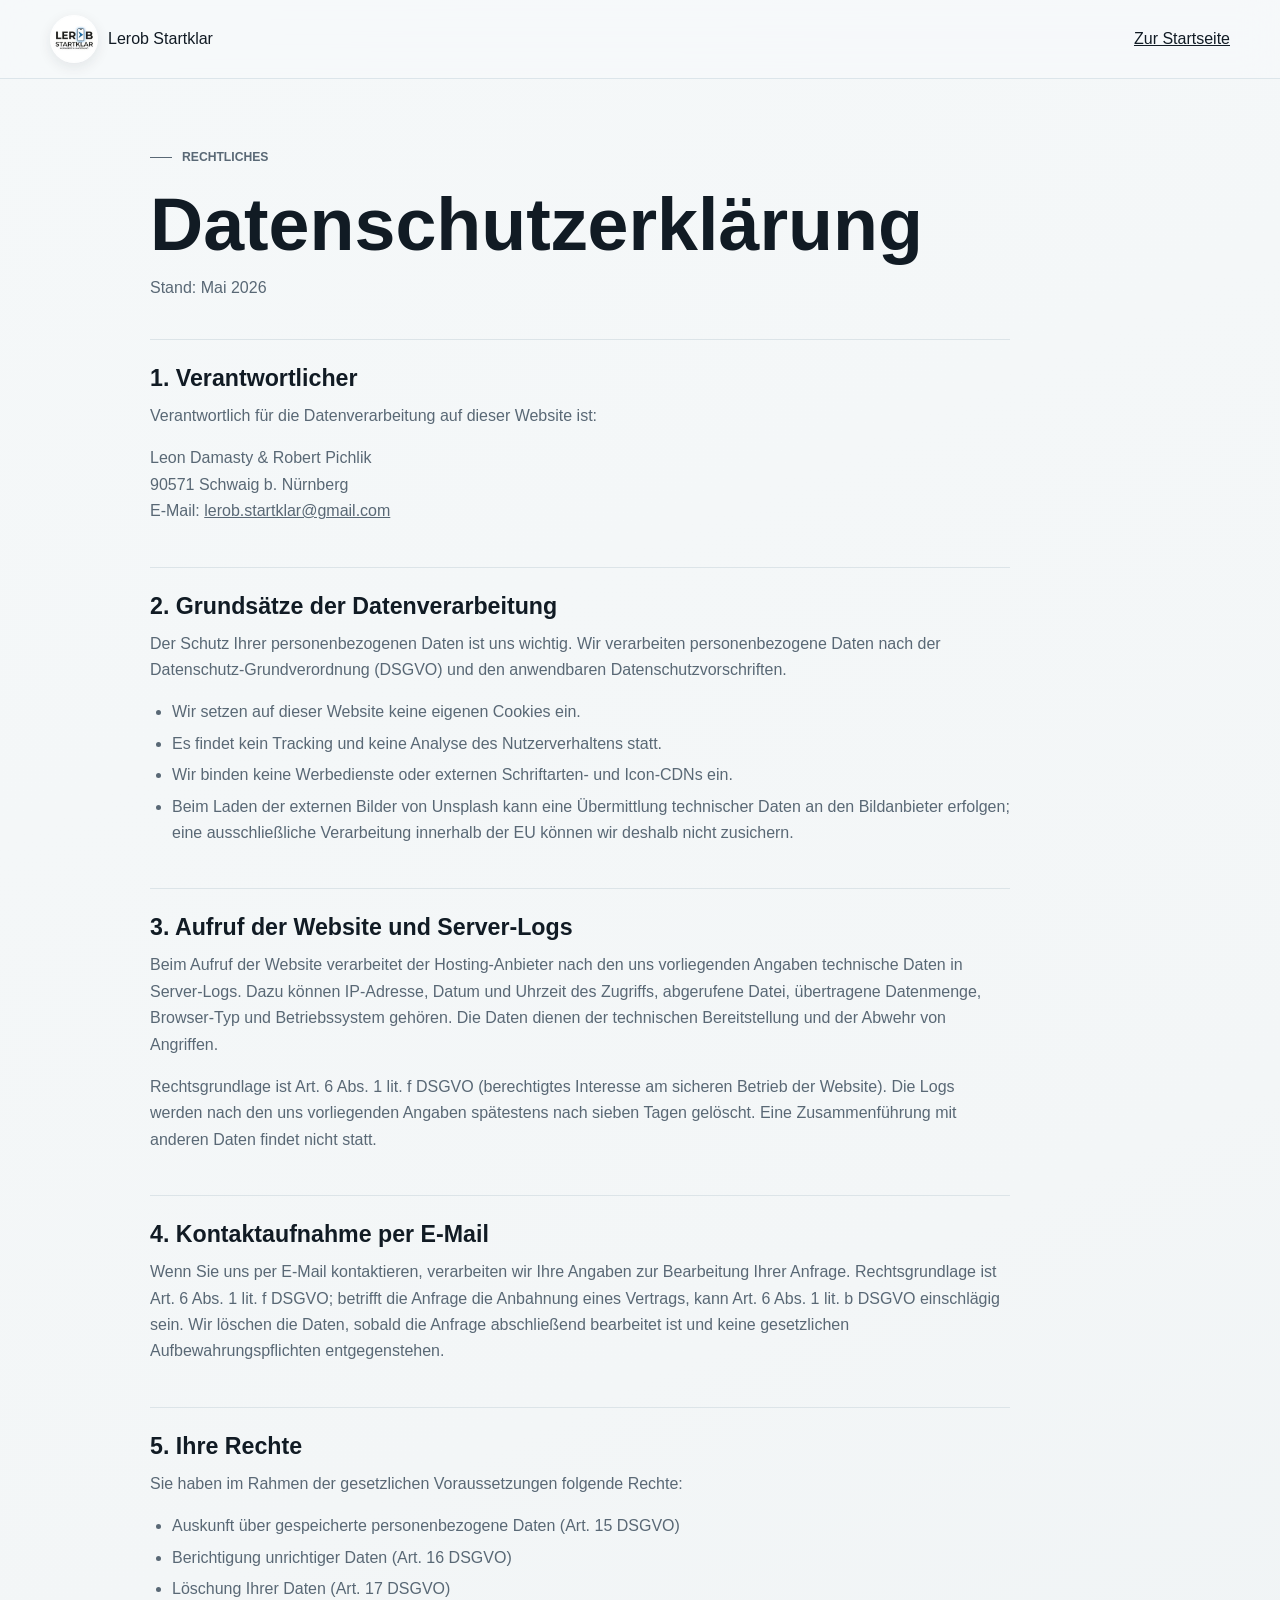
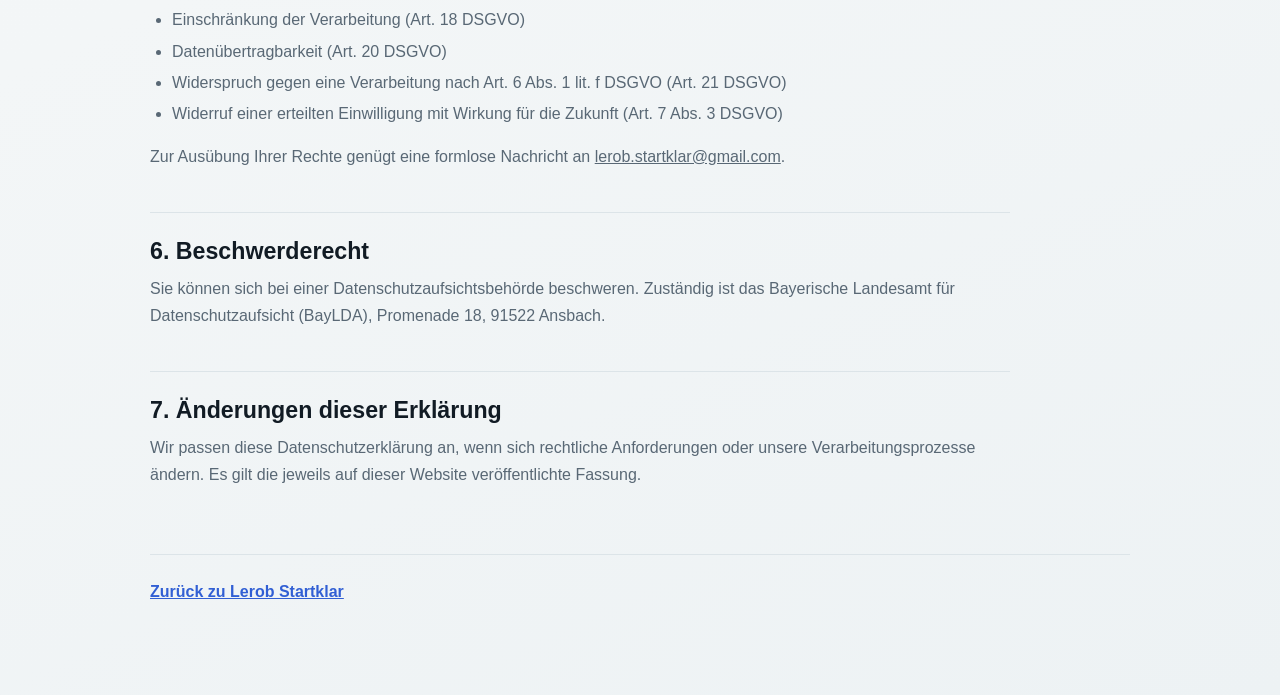
==== datenschutz.html @ 1e91ab62 "NeuesUpdate" ====
<!doctype html>
<html lang="de">
<head>
	<meta charset="utf-8">
	<meta name="viewport" content="width=device-width, initial-scale=1">
	<meta name="theme-color" content="#f3f6f7">
	<meta name="description" content="Datenschutzerklärung von Lerob Startklar.">
	<title>Datenschutzerklärung – Lerob Startklar</title>
	<link rel="icon" type="image/png" href="favicon-round.png">
	<link rel="icon" type="image/x-icon" href="favicon.ico">
	<link rel="stylesheet" href="styles.css">
	<script src="main.js" defer></script>
</head>
<body>
	<header class="topbar">
		<nav class="nav wrap" aria-label="Seitennavigation">
			<a class="brand" href="index.html"><img class="brand-mark" src="favicon-round.png" alt="">Lerob Startklar</a>
			<a class="back-link" href="index.html">Zur Startseite</a>
		</nav>
	</header>
	<main class="legal-page wrap">
		<p class="eyebrow">Rechtliches</p>
		<h1>Datenschutzerklärung</h1>
		<p class="date">Stand: Mai 2026</p>
		<div class="content">
			<section>
				<h2>1. Verantwortlicher</h2>
				<p>Verantwortlich für die Datenverarbeitung auf dieser Website ist:</p>
				<p>Leon Damasty &amp; Robert Pichlik<br>90571 Schwaig b. Nürnberg<br>E-Mail: <a href="mailto:lerob.startklar@gmail.com">lerob.startklar@gmail.com</a></p>
			</section>
			<section>
				<h2>2. Grundsätze der Datenverarbeitung</h2>
				<p>Der Schutz Ihrer personenbezogenen Daten ist uns wichtig. Wir verarbeiten personenbezogene Daten nach der Datenschutz-Grundverordnung (DSGVO) und den anwendbaren Datenschutzvorschriften.</p>
				<ul>
					<li>Wir setzen auf dieser Website keine eigenen Cookies ein.</li>
					<li>Es findet kein Tracking und keine Analyse des Nutzerverhaltens statt.</li>
					<li>Wir binden keine Werbedienste oder externen Schriftarten- und Icon-CDNs ein.</li>
					<li>Beim Laden der externen Bilder von Unsplash kann eine Übermittlung technischer Daten an den Bildanbieter erfolgen; eine ausschließliche Verarbeitung innerhalb der EU können wir deshalb nicht zusichern.</li>
				</ul>
			</section>
			<section>
				<h2>3. Aufruf der Website und Server-Logs</h2>
				<p>Beim Aufruf der Website verarbeitet der Hosting-Anbieter nach den uns vorliegenden Angaben technische Daten in Server-Logs. Dazu können IP-Adresse, Datum und Uhrzeit des Zugriffs, abgerufene Datei, übertragene Datenmenge, Browser-Typ und Betriebssystem gehören. Die Daten dienen der technischen Bereitstellung und der Abwehr von Angriffen.</p>
				<p>Rechtsgrundlage ist Art. 6 Abs. 1 lit. f DSGVO (berechtigtes Interesse am sicheren Betrieb der Website). Die Logs werden nach den uns vorliegenden Angaben spätestens nach sieben Tagen gelöscht. Eine Zusammenführung mit anderen Daten findet nicht statt.</p>
			</section>
			<section>
				<h2>4. Kontaktaufnahme per E-Mail</h2>
				<p>Wenn Sie uns per E-Mail kontaktieren, verarbeiten wir Ihre Angaben zur Bearbeitung Ihrer Anfrage. Rechtsgrundlage ist Art. 6 Abs. 1 lit. f DSGVO; betrifft die Anfrage die Anbahnung eines Vertrags, kann Art. 6 Abs. 1 lit. b DSGVO einschlägig sein. Wir löschen die Daten, sobald die Anfrage abschließend bearbeitet ist und keine gesetzlichen Aufbewahrungspflichten entgegenstehen.</p>
			</section>
			<section>
				<h2>5. Ihre Rechte</h2>
				<p>Sie haben im Rahmen der gesetzlichen Voraussetzungen folgende Rechte:</p>
				<ul>
					<li>Auskunft über gespeicherte personenbezogene Daten (Art. 15 DSGVO)</li>
					<li>Berichtigung unrichtiger Daten (Art. 16 DSGVO)</li>
					<li>Löschung Ihrer Daten (Art. 17 DSGVO)</li>
					<li>Einschränkung der Verarbeitung (Art. 18 DSGVO)</li>
					<li>Datenübertragbarkeit (Art. 20 DSGVO)</li>
					<li>Widerspruch gegen eine Verarbeitung nach Art. 6 Abs. 1 lit. f DSGVO (Art. 21 DSGVO)</li>
					<li>Widerruf einer erteilten Einwilligung mit Wirkung für die Zukunft (Art. 7 Abs. 3 DSGVO)</li>
				</ul>
				<p>Zur Ausübung Ihrer Rechte genügt eine formlose Nachricht an <a href="mailto:lerob.startklar@gmail.com">lerob.startklar@gmail.com</a>.</p>
			</section>
			<section>
				<h2>6. Beschwerderecht</h2>
				<p>Sie können sich bei einer Datenschutzaufsichtsbehörde beschweren. Zuständig ist das Bayerische Landesamt für Datenschutzaufsicht (BayLDA), Promenade 18, 91522 Ansbach.</p>
			</section>
			<section>
				<h2>7. Änderungen dieser Erklärung</h2>
				<p>Wir passen diese Datenschutzerklärung an, wenn sich rechtliche Anforderungen oder unsere Verarbeitungsprozesse ändern. Es gilt die jeweils auf dieser Website veröffentlichte Fassung.</p>
			</section>
		</div>
		<footer><a href="index.html">Zurück zu Lerob Startklar</a></footer>
	</main>
</body>
</html>
---- styles.css ----
:root {
	color-scheme: light;
	--paper: #f3f6f7;
	--surface: #ffffff;
	--ink: #111b24;
	--muted: #596875;
	--line: #dce4e8;
	--blue: #315fd4;
	--blue-dark: #2349ad;
	--teal: #0b7778;
	--mint: #d7efeb;
	--amber: #f4dfc3;
	--night: #14232c;
	--sans: -apple-system, BlinkMacSystemFont, "SF Pro Display", "SF Pro Text", "Helvetica Neue", sans-serif;
	--serif: "Iowan Old Style", "Palatino Linotype", "Book Antiqua", Georgia, serif;
	--shadow-soft: 0 18px 48px rgb(21 39 51 / 9%);
	--shadow-card: 0 14px 38px rgb(21 39 51 / 7%);
}

*, *::before, *::after { box-sizing: border-box; }
html { scroll-behavior: smooth; scroll-padding-top: 96px; }
body { margin: 0; background: linear-gradient(155deg, #f5f8f9 0%, var(--paper) 58%, #edf2f4 100%); color: var(--ink); font-family: var(--sans); line-height: 1.65; }
a { color: inherit; }
img { display: block; max-width: 100%; }
button, a { -webkit-tap-highlight-color: transparent; }
:focus-visible { outline: 3px solid var(--blue); outline-offset: 4px; }
.wrap { width: min(1180px, calc(100% - 48px)); margin-inline: auto; }
.eyebrow { display: flex; align-items: center; gap: 10px; margin: 0 0 18px; color: var(--teal); font-size: .76rem; font-weight: 750; letter-spacing: 0; text-transform: uppercase; }
.eyebrow::before { width: 22px; height: 1px; background: currentColor; content: ""; }
h1, h2, h3, p { margin-top: 0; }
h1, h2, h3 { line-height: 1.08; }
h1 { max-width: 720px; margin-bottom: 24px; font-size: 4.6rem; font-weight: 680; letter-spacing: 0; }
h1 em { color: var(--blue); font-style: normal; }
h2 { margin-bottom: 18px; font-size: 3rem; font-weight: 650; letter-spacing: 0; }
h3 { font-size: 1.18rem; font-weight: 650; letter-spacing: 0; }
.section-intro { max-width: 610px; color: var(--muted); font-size: 1.04rem; }

.topbar { position: sticky; z-index: 20; top: 0; border-bottom: 1px solid rgb(210 221 227 / 72%); background: rgb(247 249 250 / 78%); backdrop-filter: blur(18px) saturate(145%); -webkit-backdrop-filter: blur(18px) saturate(145%); }
.nav { display: flex; min-height: 78px; align-items: center; justify-content: space-between; gap: 28px; }
.brand { display: inline-flex; align-items: center; gap: 10px; color: var(--ink); text-decoration: none; }
.brand-mark { display: block; width: 48px; aspect-ratio: 1; border: 1px solid rgb(255 255 255 / 72%); border-radius: 50%; background: rgb(255 255 255 / 52%); object-fit: contain; box-shadow: 0 4px 14px rgb(17 35 48 / 9%); }
.brand-name { display: grid; font-size: .98rem; font-weight: 760; line-height: 1.14; }
.brand-name small { margin-top: 4px; color: var(--muted); font-size: .7rem; font-weight: 520; }
.nav-links { display: flex; align-items: center; gap: 26px; }
.nav-links a { color: #3e4b56; font-size: .88rem; font-weight: 620; text-decoration: none; transition: color .2s ease, transform .2s ease; }
.nav-links a:hover { color: var(--blue); transform: translateY(-1px); }
.nav-cta { padding: 11px 17px; border: 1px solid rgb(255 255 255 / 42%); border-radius: 999px; background: linear-gradient(135deg, var(--blue), #477be4); box-shadow: 0 8px 20px rgb(49 95 212 / 22%); color: white !important; }
.nav-cta:hover { box-shadow: 0 10px 25px rgb(49 95 212 / 30%); }
.mobile-nav { display: none; }

.hero { position: relative; overflow: hidden; padding: 88px 0 64px; background: linear-gradient(125deg, #f5f8f9 0%, #eaf1f4 52%, #f5f7f8 100%); }
.hero-grid { display: grid; grid-template-columns: minmax(0, 1.08fr) minmax(360px, .92fr); align-items: center; gap: 72px; }
.hero-copy { position: relative; z-index: 1; }
.hero-copy > p:not(.eyebrow) { max-width: 570px; margin-bottom: 30px; color: var(--muted); font-size: 1.16rem; }
.hero-actions { display: flex; flex-wrap: wrap; gap: 12px; }
.button { position: relative; display: inline-flex; min-height: 50px; align-items: center; justify-content: center; gap: 10px; padding: 12px 20px; border: 1px solid transparent; border-radius: 999px; font-size: .92rem; font-weight: 680; text-decoration: none; transition: transform .24s cubic-bezier(.2,.8,.2,1), box-shadow .24s ease, background-color .24s ease; }
.button:hover { transform: translateY(-3px) scale(1.015); }
.button-primary { background: linear-gradient(135deg, var(--blue), #477be4); box-shadow: 0 10px 24px rgb(49 95 212 / 22%); color: white; }
.button-primary:hover { background: linear-gradient(135deg, var(--blue-dark), var(--blue)); box-shadow: 0 14px 28px rgb(49 95 212 / 28%); }
.button-light { border-color: rgb(198 211 219 / 82%); background: rgb(255 255 255 / 66%); color: var(--ink); backdrop-filter: blur(12px); }
.button-light:hover { border-color: #b5c8d1; background: white; box-shadow: 0 10px 24px rgb(21 39 51 / 9%); }
.arrow { font-size: 1.08em; }
.instagram-icon { width: 21px; height: 21px; flex: 0 0 auto; color: #b9437a; }
.instagram-link { display: inline-flex; align-items: center; gap: 8px; }
.mail-icon { width: 22px; height: 18px; flex: 0 0 auto; }
.email-link { display: inline-flex; align-items: center; gap: 8px; }
.hero-visual { position: relative; min-height: 470px; }
.hero-photo { position: absolute; inset: 0 24px 26px 0; overflow: hidden; border: 1px solid rgb(255 255 255 / 72%); border-radius: 30px; background: #d4e0e5; box-shadow: var(--shadow-soft); }
.hero-photo img { width: 100%; height: 100%; object-fit: cover; object-position: 54% center; }
.photo-note { position: absolute; right: 0; bottom: 0; display: flex; width: 228px; min-height: 118px; flex-direction: column; justify-content: center; gap: 5px; padding: 20px; border: 1px solid rgb(255 255 255 / 72%); border-radius: 20px; background: rgb(255 255 255 / 78%); box-shadow: var(--shadow-card); backdrop-filter: blur(18px); -webkit-backdrop-filter: blur(18px); }
.photo-note strong { font-size: 1.12rem; font-weight: 680; }
.photo-note span { color: var(--muted); font-size: .84rem; }
.hero-stamp { position: absolute; top: 22px; right: 2px; display: grid; width: 104px; aspect-ratio: 1; align-content: center; border: 1px solid rgb(255 255 255 / 55%); border-radius: 28px; background: rgb(20 35 44 / 82%); box-shadow: 0 14px 32px rgb(17 35 48 / 20%); color: white; text-align: center; transform: rotate(3deg); backdrop-filter: blur(14px); }
.hero-stamp strong { font-size: .78rem; line-height: 1.4; }
.benefits { display: grid; grid-template-columns: repeat(3, 1fr); gap: 12px; margin-top: 48px; }
.benefit { display: flex; min-height: 62px; align-items: center; gap: 12px; padding: 12px 15px; border: 1px solid rgb(255 255 255 / 80%); border-radius: 18px; background: rgb(255 255 255 / 54%); box-shadow: 0 5px 18px rgb(21 39 51 / 4%); color: #33424d; font-size: .88rem; font-weight: 620; backdrop-filter: blur(12px); }
.benefit-mark { display: grid; width: 34px; aspect-ratio: 1; flex: 0 0 auto; place-items: center; border-radius: 12px; background: var(--mint); color: var(--teal); font-size: 1rem; }

.services { padding: 100px 0 108px; background: linear-gradient(132deg, #14232c 0%, #1b3641 58%, #20434a 100%); color: white; }
.services .eyebrow { color: #a9d8d5; }
.services .eyebrow::before { background: currentColor; }
.services h2 { color: #f7fafb; }
.section-heading { display: flex; align-items: end; justify-content: space-between; gap: 36px; margin-bottom: 42px; }
.section-heading h2 { max-width: 610px; margin-bottom: 0; }
.section-note { width: min(100%, 390px); flex: 0 0 34%; align-self: end; margin-bottom: 2px; padding: 17px 0 18px 22px; border-left: 2px solid #83c4c0; }
.section-note-label { margin-bottom: 8px; color: #a9d8d5; font-size: .72rem; font-weight: 760; text-transform: uppercase; }
.section-heading .section-intro { max-width: 370px; margin-bottom: 0; color: #d0dde2; font-size: 1.05rem; line-height: 1.62; }
.service-grid { display: grid; grid-template-columns: repeat(12, minmax(0, 1fr)); gap: 16px; }
.service { position: relative; display: flex; min-height: 280px; flex-direction: column; align-items: flex-start; padding: 28px; overflow: hidden; border: 1px solid rgb(255 255 255 / 78%); border-radius: 24px; background: linear-gradient(145deg, #fff, #f1f5f7); box-shadow: 0 16px 38px rgb(0 0 0 / 14%), inset 0 1px rgb(255 255 255 / 90%); transition: transform .28s cubic-bezier(.2,.8,.2,1), box-shadow .28s ease, border-color .28s ease; }
.service:nth-child(1) { grid-column: span 7; }
.service:nth-child(2) { grid-column: span 5; background: linear-gradient(145deg, #f4f8fb, #e7f0f5); }
.service:nth-child(3) { grid-column: span 5; background: linear-gradient(145deg, #f2f8f5, #e3f0eb); }
.service:nth-child(4) { grid-column: span 7; background: linear-gradient(145deg, #fbf8f2, #f5eadc); }
.service:hover { transform: translateY(-6px); border-color: #bfced6; box-shadow: 0 22px 44px rgb(21 39 51 / 12%); }
.service-icon { display: grid; width: 50px; aspect-ratio: 1; margin-bottom: 26px; place-items: center; border: 1px solid rgb(255 255 255 / 75%); border-radius: 16px; background: linear-gradient(145deg, #e1ecf4, #d2e2ed); box-shadow: inset 0 1px rgb(255 255 255 / 78%); color: #356178; font-size: .86rem; font-weight: 760; }
.service:nth-child(2) .service-icon { background: linear-gradient(145deg, #dcece9, #c8e1dd); color: #216c68; }
.service:nth-child(3) .service-icon { background: linear-gradient(145deg, #f5e9d8, #eed9ba); color: #835d30; }
.service:nth-child(4) .service-icon { background: linear-gradient(145deg, #e4e8f7, #d4dcf2); color: #4e5d9b; }
.service h3 { max-width: 400px; margin: 0 0 10px; color: var(--ink); font-size: 1.28rem; }
.service-list { display: grid; gap: 9px; margin: 0; padding: 0; color: var(--muted); font-size: .92rem; list-style: none; }
.service-list li { position: relative; padding-left: 17px; }
.service-list li::before { position: absolute; top: .68em; left: 0; width: 6px; height: 6px; border-radius: 50%; background: var(--teal); content: ""; }

.about { padding: 108px 0; }
.about-grid { display: grid; grid-template-columns: .92fr 1.08fr; align-items: center; gap: 78px; }
.about-visual { position: relative; min-height: 470px; padding: 22px 0 0 22px; }
.about-photo { width: 100%; height: 430px; overflow: hidden; border: 1px solid rgb(255 255 255 / 80%); border-radius: 28px; background: #d7e0e4; box-shadow: var(--shadow-soft); }
.about-photo img { width: 100%; height: 100%; object-fit: cover; object-position: center; }
.about-tag { position: absolute; right: -20px; bottom: 0; max-width: 245px; padding: 20px 22px; border: 1px solid rgb(255 255 255 / 58%); border-radius: 18px; background: rgb(20 35 44 / 86%); box-shadow: var(--shadow-card); color: white; font-size: 1.12rem; font-weight: 620; line-height: 1.35; backdrop-filter: blur(16px); }
.about-copy > p:not(.eyebrow) { color: var(--muted); }
.promise-list { display: grid; gap: 18px; margin: 28px 0 0; padding: 0; list-style: none; }
.promise-list li { display: grid; grid-template-columns: 28px 1fr; gap: 12px; }
.promise-list strong { display: block; margin-bottom: 2px; color: var(--ink); }
.promise-list span:last-child { color: var(--muted); font-size: .94rem; }
.check { color: var(--teal); font-size: 1.05rem; font-weight: 800; }

.area { padding: 82px 0; background: linear-gradient(120deg, #16252e 0%, #1e3944 58%, #1d4650 100%); color: white; }
.area-grid { display: grid; grid-template-columns: .85fr 1.15fr; align-items: center; gap: 64px; }
.area .eyebrow { color: #a9d8d5; }
.area h2 { max-width: 440px; margin-bottom: 16px; }
.area-copy { max-width: 490px; margin-bottom: 0; color: #c9d6dc; }
.districts { display: flex; flex-wrap: wrap; gap: 10px; }
.districts span { padding: 9px 14px; border: 1px solid rgb(230 241 245 / 24%); border-radius: 999px; background: rgb(255 255 255 / 7%); color: #f4f7f8; font-size: .88rem; backdrop-filter: blur(10px); }
.districts span:last-child { border-color: rgb(181 220 217 / 55%); background: rgb(181 220 217 / 16%); color: #d8f0ec; }

.contact { padding: 48px 0 84px; }
.contact-panel { display: grid; grid-template-columns: 1.05fr .95fr; overflow: hidden; border: 1px solid rgb(255 255 255 / 84%); border-radius: 26px; background: linear-gradient(140deg, rgb(255 255 255 / 88%), rgb(232 240 244 / 82%)); box-shadow: var(--shadow-soft); }
.contact-copy { padding: 56px; }
.contact-copy h2 { max-width: 540px; }
.contact-copy > p:not(.eyebrow) { max-width: 500px; color: var(--muted); }
.contact-methods { display: grid; align-content: center; gap: 8px; padding: 36px; border-left: 1px solid rgb(204 216 223 / 65%); background: rgb(255 255 255 / 48%); backdrop-filter: blur(16px); }
.contact-method { display: grid; gap: 6px; padding: 17px 0; border-bottom: 1px solid var(--line); }
.contact-method:last-child { border-bottom: 0; }
.contact-method small { color: var(--teal); font-size: .72rem; font-weight: 760; letter-spacing: 0; text-transform: uppercase; }
.contact-method a { width: fit-content; font-size: 1.02rem; font-weight: 650; text-decoration-thickness: 1px; text-underline-offset: 4px; overflow-wrap: anywhere; }
.template { margin: 20px 0 0; padding-left: 18px; color: var(--muted); font-size: .92rem; }
.template li { margin: 5px 0; }
.contact-actions { display: flex; flex-wrap: wrap; gap: 10px; margin-top: 24px; }
.contact-actions .button-light { background: rgb(255 255 255 / 44%); }
.support { padding: 0 0 24px; }
.support-panel { display: flex; align-items: center; justify-content: space-between; gap: 32px; padding: 46px 52px; border: 1px solid rgb(255 255 255 / 82%); border-radius: 24px; background: linear-gradient(115deg, #e2f0ed 0%, #edf1ef 54%, #f4eadc 100%); box-shadow: var(--shadow-card); }
.support-panel h2 { margin-bottom: 12px; font-size: 2.55rem; }
.support-panel p:not(.eyebrow) { max-width: 620px; margin-bottom: 0; color: var(--muted); }
.support-panel .eyebrow { color: var(--teal); }
.support-link { flex: 0 0 auto; }
.visually-hidden { position: absolute; width: 1px; height: 1px; overflow: hidden; clip: rect(0, 0, 0, 0); white-space: nowrap; clip-path: inset(50%); }

.footer { padding: 52px 0 24px; background: var(--night); color: white; }
.footer-top { display: grid; grid-template-columns: 1.35fr 1fr 1fr 1fr; gap: 36px; padding-bottom: 40px; }
.footer .brand { color: white; }
.footer .brand-name small { color: #b8c7ce; }
.footer-blurb { max-width: 300px; margin: 16px 0 0; color: #b8c7ce; font-size: .9rem; }
.footer h3 { margin-bottom: 16px; font-size: .78rem; font-weight: 740; letter-spacing: 0; text-transform: uppercase; }
.footer-links { display: grid; gap: 10px; }
.footer a { color: #d3dde1; font-size: .88rem; text-decoration: none; transition: color .2s ease, transform .2s ease; }
.footer a:hover { color: #fff; text-decoration: underline; text-underline-offset: 4px; }
.footer .instagram-icon { color: #f08cb2; }
.footer-bottom { display: flex; justify-content: space-between; gap: 20px; padding-top: 20px; border-top: 1px solid rgb(255 255 255 / 16%); color: #aebdc4; font-size: .8rem; }

.legal-page { max-width: 980px; padding-top: 68px; padding-bottom: 90px; }
.legal-page h1 { margin-bottom: 10px; }
.legal-page .date { margin-bottom: 38px; color: var(--muted); }
.legal-page .content { max-width: 860px; }
.legal-page section { padding: 26px 0; border-top: 1px solid var(--line); }
.legal-page h2 { margin-bottom: 12px; font-size: 1.45rem; }
.legal-page p, .legal-page address, .legal-page ul { color: var(--muted); }
.legal-page address { font-style: normal; }
.legal-page ul { padding-left: 22px; }
.legal-page li + li { margin-top: 5px; }
.legal-page footer { margin-top: 24px; padding-top: 24px; border-top: 1px solid var(--line); }
.legal-page footer a { color: var(--blue); font-weight: 650; }

[data-reveal], .legal-page section { opacity: 1; transform: none; }
.js [data-reveal], .js .legal-page section { opacity: 0; transform: translateY(24px) scale(.99); transition: opacity .72s cubic-bezier(.2,.8,.2,1), transform .72s cubic-bezier(.2,.8,.2,1); }
.js [data-reveal].is-visible, .js .legal-page section.is-visible { opacity: 1; transform: translateY(0) scale(1); }
.service[data-reveal]:nth-child(2) { transition-delay: 70ms; }
.service[data-reveal]:nth-child(3) { transition-delay: 130ms; }
.service[data-reveal]:nth-child(4) { transition-delay: 190ms; }
a:active, button:active, summary:active { scale: .97; }

@media (max-width: 1000px) {
	h1 { font-size: 4rem; }
	h2 { font-size: 2.6rem; }
	.nav-links { gap: 16px; }
	.hero-grid { grid-template-columns: minmax(0, 1fr) minmax(300px, .85fr); gap: 38px; }
	.hero-visual { min-height: 420px; }
	.footer-top { grid-template-columns: repeat(2, minmax(0, 1fr)); gap: 34px 28px; }
}
@media (max-width: 850px) {
	.nav-links { display: none; }
	.mobile-nav { position: relative; display: block; }
	.mobile-nav summary { display: grid; width: 44px; aspect-ratio: 1; place-items: center; border: 1px solid var(--line); border-radius: 50%; background: rgb(255 255 255 / 70%); cursor: pointer; font-size: 1.2rem; list-style: none; }
	.mobile-nav summary::-webkit-details-marker { display: none; }
	.mobile-menu { position: absolute; top: 54px; right: 0; display: grid; width: 230px; gap: 3px; padding: 10px; border: 1px solid rgb(255 255 255 / 85%); border-radius: 18px; background: rgb(250 252 253 / 94%); box-shadow: var(--shadow-soft); backdrop-filter: blur(18px); }
	.mobile-menu a { padding: 11px 12px; border-radius: 10px; color: var(--ink); font-size: .9rem; font-weight: 620; text-decoration: none; }
	.mobile-menu a:hover { background: #e9f0f3; }
	.hero { padding: 68px 0 54px; }
	.hero-grid { grid-template-columns: 1fr; gap: 38px; }
	.hero-copy { max-width: 720px; }
	.hero-visual { width: min(100%, 560px); min-height: 410px; justify-self: center; }
	.section-heading { align-items: start; flex-direction: column; gap: 16px; }
	.section-note { width: 100%; max-width: 570px; flex-basis: auto; }
	.section-heading .section-intro { max-width: 540px; }
	.service-grid { grid-template-columns: repeat(2, minmax(0, 1fr)); }
	.service:nth-child(n) { grid-column: span 1; }
	.service { min-height: 300px; padding: 23px; }
	.about-grid { grid-template-columns: 1fr; gap: 42px; }
	.about-visual { width: min(100%, 550px); justify-self: center; }
	.area-grid { grid-template-columns: 1fr; gap: 32px; }
	.contact-panel { grid-template-columns: 1fr; }
	.contact-methods { border-top: 1px solid var(--line); border-left: 0; }
	.support-panel { align-items: flex-start; flex-direction: column; }
}
@media (max-width: 560px) {
	.wrap { width: min(calc(100% - 32px), 480px); }
	.nav { min-height: 68px; }
	.brand-mark { width: 42px; }
	h1 { max-width: 520px; margin-bottom: 18px; font-size: 3rem; }
	h2 { font-size: 2.15rem; }
	.hero { padding: 54px 0 42px; }
	.hero-copy > p:not(.eyebrow) { font-size: 1.04rem; }
	.hero-actions { align-items: stretch; flex-direction: column; }
	.hero-actions .button { width: 100%; }
	.hero-visual { min-height: 340px; }
	.hero-photo { inset: 0 12px 22px 0; border-radius: 24px; }
	.hero-stamp { top: 14px; right: 0; width: 82px; border-radius: 22px; }
	.photo-note { right: 0; bottom: 0; width: 205px; min-height: 98px; padding: 16px; border-radius: 16px; }
	.benefits { grid-template-columns: 1fr; gap: 8px; margin-top: 30px; }
	.benefit { min-height: 54px; }
	.services, .about { padding: 70px 0; }
	.contact { padding: 34px 0 68px; }
	.section-heading { margin-bottom: 28px; }
	.section-note { padding: 14px 0 14px 17px; }
	.service-grid { grid-template-columns: 1fr; gap: 12px; }
	.service:nth-child(n) { min-height: 235px; }
	.service h3 { margin-top: 0; }
	.about-visual { min-height: 365px; padding: 14px 0 0 10px; }
	.about-photo { height: 340px; border-radius: 23px; }
	.about-tag { right: -4px; max-width: 205px; padding: 15px 17px; font-size: 1rem; }
	.area { padding: 68px 0; }
	.districts { gap: 8px; }
	.districts span { padding: 8px 11px; font-size: .82rem; }
	.contact-copy { padding: 30px 24px; }
	.contact-methods { padding: 24px; }
	.contact-actions { align-items: stretch; flex-direction: column; }
	.contact-actions .button { width: 100%; }
	.support { padding-bottom: 16px; }
	.support-panel { padding: 28px 24px; border-radius: 21px; }
	.support-panel h2 { font-size: 2rem; }
	.footer { padding-top: 40px; }
	.footer-top { grid-template-columns: 1fr 1fr; gap: 28px 18px; }
	.footer-top > :first-child { grid-column: 1 / -1; }
	.footer-top > :nth-child(2), .footer-top > :nth-child(3) { grid-column: span 1; }
	.footer-legal { grid-column: 1 / -1; }
	.footer-bottom { align-items: flex-start; flex-direction: column; gap: 8px; }
	.legal-page { padding-top: 48px; padding-bottom: 64px; }
	.legal-page h1 { font-size: 2.6rem; }
	.legal-page h2 { font-size: 1.28rem; }
}
@media (prefers-reduced-motion: reduce) {
	html { scroll-behavior: auto; }
	*, *::before, *::after { animation-duration: .01ms !important; animation-iteration-count: 1 !important; scroll-behavior: auto !important; transition-duration: .01ms !important; }
	.js [data-reveal], .js .legal-page section { opacity: 1; transform: none; }
	a:active, button:active, summary:active { scale: 1; }
}
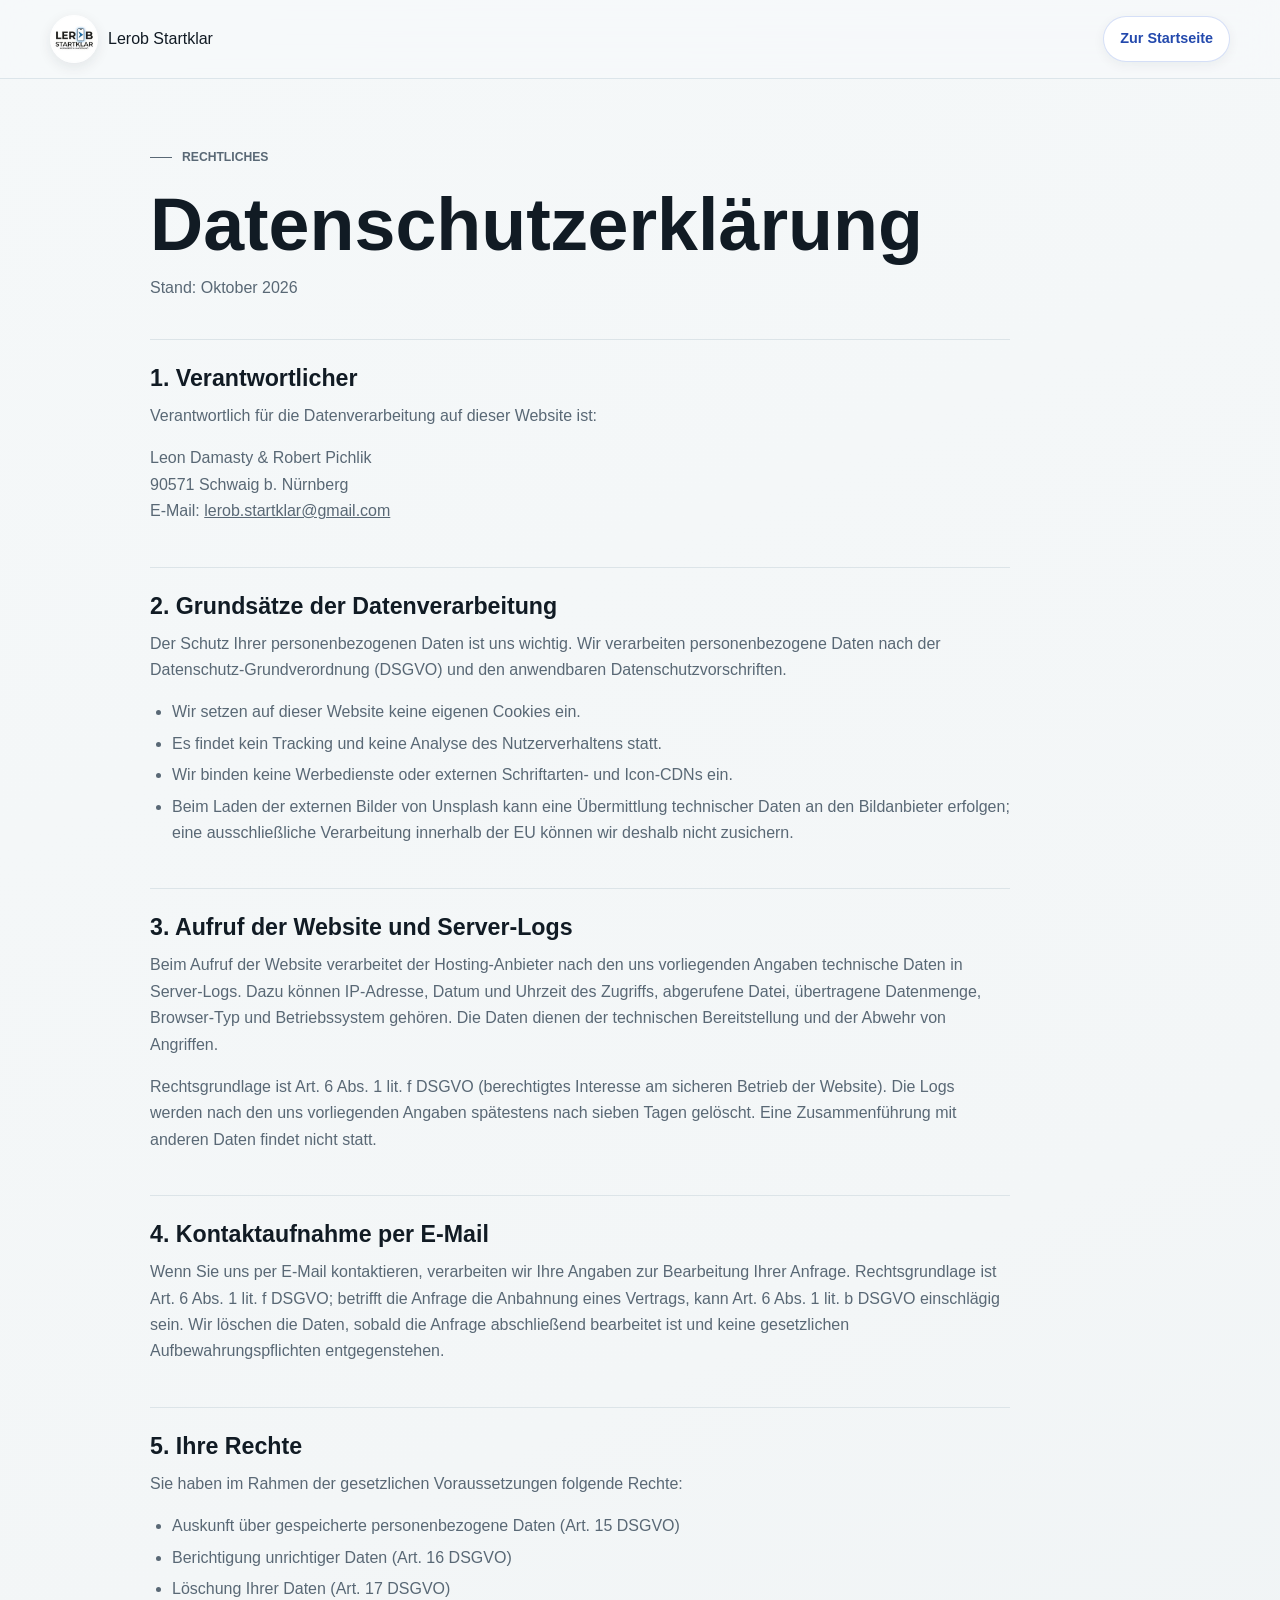
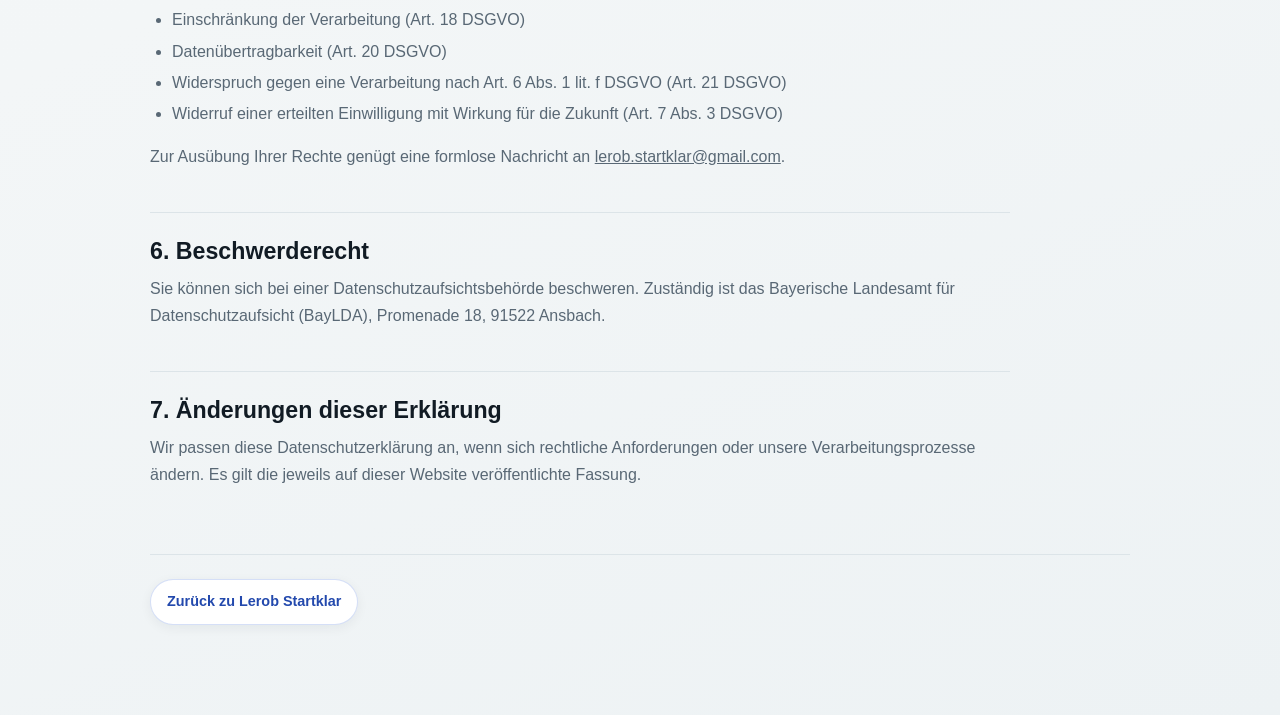
==== commit f79a3636: "Update" ====
--- a/datenschutz.html
+++ b/datenschutz.html
@@ -21,7 +21,7 @@
 	<main class="legal-page wrap">
 		<p class="eyebrow">Rechtliches</p>
 		<h1>Datenschutzerklärung</h1>
-		<p class="date">Stand: Mai 2026</p>
+		<p class="date">Stand: Oktober 2026</p>
 		<div class="content">
 			<section>
 				<h2>1. Verantwortlicher</h2>
--- a/styles.css
+++ b/styles.css
@@ -47,13 +47,15 @@
 .nav-cta { padding: 11px 17px; border: 1px solid rgb(255 255 255 / 42%); border-radius: 999px; background: linear-gradient(135deg, var(--blue), #477be4); box-shadow: 0 8px 20px rgb(49 95 212 / 22%); color: white !important; }
 .nav-cta:hover { box-shadow: 0 10px 25px rgb(49 95 212 / 30%); }
 .mobile-nav { display: none; }
+.mobile-nav summary { transition: transform .22s ease, background-color .22s ease, border-color .22s ease; }
+.mobile-nav[open] summary { transform: scale(0.98); background: rgb(255 255 255 / 85%); border-color: rgb(185 205 214 / 90%); }
 
 .hero { position: relative; overflow: hidden; padding: 88px 0 64px; background: linear-gradient(125deg, #f5f8f9 0%, #eaf1f4 52%, #f5f7f8 100%); }
 .hero-grid { display: grid; grid-template-columns: minmax(0, 1.08fr) minmax(360px, .92fr); align-items: center; gap: 72px; }
 .hero-copy { position: relative; z-index: 1; }
 .hero-copy > p:not(.eyebrow) { max-width: 570px; margin-bottom: 30px; color: var(--muted); font-size: 1.16rem; }
 .hero-actions { display: flex; flex-wrap: wrap; gap: 12px; }
-.button { position: relative; display: inline-flex; min-height: 50px; align-items: center; justify-content: center; gap: 10px; padding: 12px 20px; border: 1px solid transparent; border-radius: 999px; font-size: .92rem; font-weight: 680; text-decoration: none; transition: transform .24s cubic-bezier(.2,.8,.2,1), box-shadow .24s ease, background-color .24s ease; }
+.button { position: relative; display: inline-flex; min-height: 50px; align-items: center; justify-content: center; gap: 10px; padding: 12px 20px; border: 1px solid transparent; border-radius: 999px; font-size: .92rem; font-weight: 680; text-decoration: none; transition: transform .24s cubic-bezier(.2,.8,.2,1), box-shadow .24s ease, background-color .24s ease, border-color .24s ease; }
 .button:hover { transform: translateY(-3px) scale(1.015); }
 .button-primary { background: linear-gradient(135deg, var(--blue), #477be4); box-shadow: 0 10px 24px rgb(49 95 212 / 22%); color: white; }
 .button-primary:hover { background: linear-gradient(135deg, var(--blue-dark), var(--blue)); box-shadow: 0 14px 28px rgb(49 95 212 / 28%); }
@@ -65,13 +67,15 @@
 .mail-icon { width: 22px; height: 18px; flex: 0 0 auto; }
 .email-link { display: inline-flex; align-items: center; gap: 8px; }
 .hero-visual { position: relative; min-height: 470px; }
-.hero-photo { position: absolute; inset: 0 24px 26px 0; overflow: hidden; border: 1px solid rgb(255 255 255 / 72%); border-radius: 30px; background: #d4e0e5; box-shadow: var(--shadow-soft); }
-.hero-photo img { width: 100%; height: 100%; object-fit: cover; object-position: 54% center; }
-.photo-note { position: absolute; right: 0; bottom: 0; display: flex; width: 228px; min-height: 118px; flex-direction: column; justify-content: center; gap: 5px; padding: 20px; border: 1px solid rgb(255 255 255 / 72%); border-radius: 20px; background: rgb(255 255 255 / 78%); box-shadow: var(--shadow-card); backdrop-filter: blur(18px); -webkit-backdrop-filter: blur(18px); }
+.hero-photo { position: absolute; inset: 0 24px 26px 0; overflow: hidden; border: 1px solid rgb(255 255 255 / 72%); border-radius: 30px; background: #d4e0e5; box-shadow: var(--shadow-soft); animation: floatCard 9s ease-in-out infinite; }
+.hero-photo img { width: 100%; height: 100%; object-fit: cover; object-position: 54% center; transition: transform 1.2s cubic-bezier(.2,.8,.2,1); }
+.hero-visual:hover .hero-photo img { transform: scale(1.04); }
+.photo-note { position: absolute; right: 0; bottom: 0; display: flex; width: 228px; min-height: 118px; flex-direction: column; justify-content: center; gap: 5px; padding: 20px; border: 1px solid rgb(255 255 255 / 72%); border-radius: 20px; background: rgb(255 255 255 / 78%); box-shadow: var(--shadow-card); backdrop-filter: blur(18px); -webkit-backdrop-filter: blur(18px); animation: fadeInUp .8s cubic-bezier(.2,.8,.2,1); }
 .photo-note strong { font-size: 1.12rem; font-weight: 680; }
 .photo-note span { color: var(--muted); font-size: .84rem; }
-.hero-stamp { position: absolute; top: 22px; right: 2px; display: grid; width: 104px; aspect-ratio: 1; align-content: center; border: 1px solid rgb(255 255 255 / 55%); border-radius: 28px; background: rgb(20 35 44 / 82%); box-shadow: 0 14px 32px rgb(17 35 48 / 20%); color: white; text-align: center; transform: rotate(3deg); backdrop-filter: blur(14px); }
+.hero-stamp { position: absolute; top: 22px; right: 2px; display: grid; width: 104px; aspect-ratio: 1; align-content: center; border: 1px solid rgb(255 255 255 / 55%); border-radius: 28px; background: rgb(20 35 44 / 82%); box-shadow: 0 14px 32px rgb(17 35 48 / 20%); color: white; text-align: center; transform: rotate(3deg); backdrop-filter: blur(14px); animation: floatCard 7s ease-in-out infinite reverse; }
 .hero-stamp strong { font-size: .78rem; line-height: 1.4; }
+.button-primary, .button-light, .nav-cta, .service, .districts span, .contact-method, .support-panel, .about-tag, .hero-photo, .hero-stamp, .photo-note, .benefit, .brand-mark, .nav-links a { will-change: transform, box-shadow, opacity; }
 .benefits { display: grid; grid-template-columns: repeat(3, 1fr); gap: 12px; margin-top: 48px; }
 .benefit { display: flex; min-height: 62px; align-items: center; gap: 12px; padding: 12px 15px; border: 1px solid rgb(255 255 255 / 80%); border-radius: 18px; background: rgb(255 255 255 / 54%); box-shadow: 0 5px 18px rgb(21 39 51 / 4%); color: #33424d; font-size: .88rem; font-weight: 620; backdrop-filter: blur(12px); }
 .benefit-mark { display: grid; width: 34px; aspect-ratio: 1; flex: 0 0 auto; place-items: center; border-radius: 12px; background: var(--mint); color: var(--teal); font-size: 1rem; }
@@ -80,33 +84,37 @@
 .services .eyebrow { color: #a9d8d5; }
 .services .eyebrow::before { background: currentColor; }
 .services h2 { color: #f7fafb; }
-.section-heading { display: flex; align-items: end; justify-content: space-between; gap: 36px; margin-bottom: 42px; }
+.section-heading { display: grid; grid-template-columns: minmax(0, 1.2fr) minmax(300px, 0.8fr); align-items: end; gap: 34px; margin-bottom: 42px; }
 .section-heading h2 { max-width: 610px; margin-bottom: 0; }
-.section-note { width: min(100%, 390px); flex: 0 0 34%; align-self: end; margin-bottom: 2px; padding: 17px 0 18px 22px; border-left: 2px solid #83c4c0; }
-.section-note-label { margin-bottom: 8px; color: #a9d8d5; font-size: .72rem; font-weight: 760; text-transform: uppercase; }
+.section-note { display: flex; min-height: 118px; flex-direction: column; justify-content: center; padding: 18px 20px 18px 24px; border-left: 2px solid #83c4c0; border-radius: 0 18px 18px 0; background: linear-gradient(90deg, rgba(142, 196, 194, 0.12), rgba(255, 255, 255, 0)); }
+.section-note-label { margin-bottom: 8px; color: #a9d8d5; font-size: .72rem; font-weight: 760; letter-spacing: .08em; text-transform: uppercase; }
 .section-heading .section-intro { max-width: 370px; margin-bottom: 0; color: #d0dde2; font-size: 1.05rem; line-height: 1.62; }
-.service-grid { display: grid; grid-template-columns: repeat(12, minmax(0, 1fr)); gap: 16px; }
-.service { position: relative; display: flex; min-height: 280px; flex-direction: column; align-items: flex-start; padding: 28px; overflow: hidden; border: 1px solid rgb(255 255 255 / 78%); border-radius: 24px; background: linear-gradient(145deg, #fff, #f1f5f7); box-shadow: 0 16px 38px rgb(0 0 0 / 14%), inset 0 1px rgb(255 255 255 / 90%); transition: transform .28s cubic-bezier(.2,.8,.2,1), box-shadow .28s ease, border-color .28s ease; }
+.service-grid { display: grid; grid-template-columns: repeat(12, minmax(0, 1fr)); gap: 18px; margin-top: 12px; }
+.service { position: relative; display: flex; min-height: 300px; flex-direction: column; align-items: flex-start; padding: 24px 28px 26px; overflow: hidden; border: 1px solid rgb(255 255 255 / 78%); border-radius: 26px; background: linear-gradient(145deg, #fff, #f1f5f7); box-shadow: 0 16px 38px rgb(0 0 0 / 12%), inset 0 1px rgb(255 255 255 / 90%); transition: transform .28s cubic-bezier(.2,.8,.2,1), box-shadow .28s ease, border-color .28s ease; }
 .service:nth-child(1) { grid-column: span 7; }
 .service:nth-child(2) { grid-column: span 5; background: linear-gradient(145deg, #f4f8fb, #e7f0f5); }
 .service:nth-child(3) { grid-column: span 5; background: linear-gradient(145deg, #f2f8f5, #e3f0eb); }
 .service:nth-child(4) { grid-column: span 7; background: linear-gradient(145deg, #fbf8f2, #f5eadc); }
-.service:hover { transform: translateY(-6px); border-color: #bfced6; box-shadow: 0 22px 44px rgb(21 39 51 / 12%); }
-.service-icon { display: grid; width: 50px; aspect-ratio: 1; margin-bottom: 26px; place-items: center; border: 1px solid rgb(255 255 255 / 75%); border-radius: 16px; background: linear-gradient(145deg, #e1ecf4, #d2e2ed); box-shadow: inset 0 1px rgb(255 255 255 / 78%); color: #356178; font-size: .86rem; font-weight: 760; }
+.service:hover { transform: translateY(-6px) scale(1.01); border-color: #bfced6; box-shadow: 0 22px 44px rgb(21 39 51 / 12%); }
+.service-icon { display: grid; width: 52px; aspect-ratio: 1; margin-bottom: 22px; place-items: center; border: 1px solid rgb(255 255 255 / 75%); border-radius: 16px; background: linear-gradient(145deg, #e1ecf4, #d2e2ed); box-shadow: inset 0 1px rgb(255 255 255 / 78%); color: #356178; font-size: .86rem; font-weight: 760; transition: transform .25s ease, box-shadow .25s ease; }
+.service:hover .service-icon { transform: rotate(-4deg) scale(1.04); box-shadow: 0 10px 22px rgb(49 95 212 / 12%); }
 .service:nth-child(2) .service-icon { background: linear-gradient(145deg, #dcece9, #c8e1dd); color: #216c68; }
 .service:nth-child(3) .service-icon { background: linear-gradient(145deg, #f5e9d8, #eed9ba); color: #835d30; }
 .service:nth-child(4) .service-icon { background: linear-gradient(145deg, #e4e8f7, #d4dcf2); color: #4e5d9b; }
-.service h3 { max-width: 400px; margin: 0 0 10px; color: var(--ink); font-size: 1.28rem; }
-.service-list { display: grid; gap: 9px; margin: 0; padding: 0; color: var(--muted); font-size: .92rem; list-style: none; }
-.service-list li { position: relative; padding-left: 17px; }
-.service-list li::before { position: absolute; top: .68em; left: 0; width: 6px; height: 6px; border-radius: 50%; background: var(--teal); content: ""; }
+.service h3 { max-width: 400px; margin: 0 0 12px; color: var(--ink); font-size: 1.28rem; line-height: 1.2; }
+.service-list { display: grid; gap: 10px; margin: 0; padding: 0; color: var(--muted); font-size: .92rem; list-style: none; }
+.service-list li { position: relative; padding-left: 18px; line-height: 1.55; }
+.service-list li::before { position: absolute; top: .62em; left: 0; width: 7px; height: 7px; border-radius: 50%; background: var(--teal); content: ""; }
 
 .about { padding: 108px 0; }
 .about-grid { display: grid; grid-template-columns: .92fr 1.08fr; align-items: center; gap: 78px; }
 .about-visual { position: relative; min-height: 470px; padding: 22px 0 0 22px; }
-.about-photo { width: 100%; height: 430px; overflow: hidden; border: 1px solid rgb(255 255 255 / 80%); border-radius: 28px; background: #d7e0e4; box-shadow: var(--shadow-soft); }
-.about-photo img { width: 100%; height: 100%; object-fit: cover; object-position: center; }
-.about-tag { position: absolute; right: -20px; bottom: 0; max-width: 245px; padding: 20px 22px; border: 1px solid rgb(255 255 255 / 58%); border-radius: 18px; background: rgb(20 35 44 / 86%); box-shadow: var(--shadow-card); color: white; font-size: 1.12rem; font-weight: 620; line-height: 1.35; backdrop-filter: blur(16px); }
+.about-photo { width: 100%; height: 430px; overflow: hidden; border: 1px solid rgb(255 255 255 / 80%); border-radius: 28px; background: #d7e0e4; box-shadow: var(--shadow-soft); transition: transform .5s ease, box-shadow .5s ease; }
+.about-photo img { width: 100%; height: 100%; object-fit: cover; object-position: center; transition: transform 1.2s cubic-bezier(.2,.8,.2,1); }
+.about-visual:hover .about-photo { transform: translateY(-4px); box-shadow: 0 20px 42px rgb(21 39 51 / 10%); }
+.about-visual:hover .about-photo img { transform: scale(1.05); }
+.about-tag { position: absolute; right: -20px; bottom: 0; max-width: 245px; padding: 20px 22px; border: 1px solid rgb(255 255 255 / 58%); border-radius: 18px; background: rgb(20 35 44 / 86%); box-shadow: var(--shadow-card); color: white; font-size: 1.12rem; font-weight: 620; line-height: 1.35; backdrop-filter: blur(16px); transition: transform .25s ease; }
+.about-visual:hover .about-tag { transform: translateY(-5px); }
 .about-copy > p:not(.eyebrow) { color: var(--muted); }
 .promise-list { display: grid; gap: 18px; margin: 28px 0 0; padding: 0; list-style: none; }
 .promise-list li { display: grid; grid-template-columns: 28px 1fr; gap: 12px; }
@@ -119,8 +127,23 @@
 .area .eyebrow { color: #a9d8d5; }
 .area h2 { max-width: 440px; margin-bottom: 16px; }
 .area-copy { max-width: 490px; margin-bottom: 0; color: #c9d6dc; }
+.map-toggle { display: block; margin-top: 20px; }
+.map-toggle summary { list-style: none; cursor: pointer; }
+.map-toggle summary::-webkit-details-marker { display: none; }
+.map-button { width: fit-content; padding-inline: 20px; border-color: rgb(255 255 255 / 38%); background: rgb(255 255 255 / 7%); color: white; }
+.map-button:hover { background: rgb(255 255 255 / 12%); }
+.map-toggle[open] .map-button { border-color: rgb(181 220 217 / 55%); background: rgb(181 220 217 / 14%); }
+.map-card { margin-top: 14px; padding: 18px; border: 1px solid rgb(230 241 245 / 24%); border-radius: 24px; background: linear-gradient(180deg, rgba(15, 31, 39, 0.92), rgba(23, 44, 54, 0.88)); box-shadow: 0 22px 48px rgba(0, 0, 0, 0.2); }
+.map-header { display: flex; align-items: center; justify-content: space-between; gap: 12px; margin-bottom: 12px; color: #ecf4f7; font-size: .74rem; font-weight: 700; letter-spacing: .08em; text-transform: uppercase; }
+.map-badge { padding: 6px 10px; border: 1px solid rgba(180, 219, 213, 0.4); border-radius: 999px; background: rgba(160, 220, 214, 0.08); color: #cfece9; letter-spacing: .04em; }
+.map-svg { display: block; width: 100%; height: auto; border: 1px solid rgba(255, 255, 255, 0.12); border-radius: 18px; background: radial-gradient(circle at top, rgba(145, 182, 196, 0.18), rgba(12, 22, 28, 0.72)); }
+.map-legend { display: flex; flex-wrap: wrap; gap: 14px; margin-top: 10px; color: rgba(228, 238, 240, 0.78); font-size: .8rem; }
+.map-legend span { display: inline-flex; align-items: center; gap: 8px; }
+.map-legend i { display: inline-block; width: 10px; height: 10px; border-radius: 50%; background: rgba(222, 247, 252, 0.95); box-shadow: 0 0 0 4px rgba(255, 255, 255, 0.12); }
+.map-legend span:last-child i { background: rgba(141, 203, 196, 0.96); box-shadow: 0 0 0 4px rgba(152, 214, 205, 0.12); }
 .districts { display: flex; flex-wrap: wrap; gap: 10px; }
-.districts span { padding: 9px 14px; border: 1px solid rgb(230 241 245 / 24%); border-radius: 999px; background: rgb(255 255 255 / 7%); color: #f4f7f8; font-size: .88rem; backdrop-filter: blur(10px); }
+.districts span { padding: 9px 14px; border: 1px solid rgb(230 241 245 / 24%); border-radius: 999px; background: rgb(255 255 255 / 7%); color: #f4f7f8; font-size: .88rem; backdrop-filter: blur(10px); transition: transform .22s ease, border-color .22s ease, background-color .22s ease, box-shadow .22s ease; }
+.districts span:hover { transform: translateY(-2px); border-color: rgb(181 220 217 / 70%); background: rgb(181 220 217 / 14%); box-shadow: 0 10px 24px rgba(12, 25, 31, .12); }
 .districts span:last-child { border-color: rgb(181 220 217 / 55%); background: rgb(181 220 217 / 16%); color: #d8f0ec; }
 
 .contact { padding: 48px 0 84px; }
@@ -129,7 +152,8 @@
 .contact-copy h2 { max-width: 540px; }
 .contact-copy > p:not(.eyebrow) { max-width: 500px; color: var(--muted); }
 .contact-methods { display: grid; align-content: center; gap: 8px; padding: 36px; border-left: 1px solid rgb(204 216 223 / 65%); background: rgb(255 255 255 / 48%); backdrop-filter: blur(16px); }
-.contact-method { display: grid; gap: 6px; padding: 17px 0; border-bottom: 1px solid var(--line); }
+.contact-method { display: grid; gap: 6px; padding: 17px 0; border-bottom: 1px solid var(--line); transition: transform .22s ease, border-color .22s ease; }
+.contact-method:hover { transform: translateX(4px); border-color: rgba(49, 95, 212, 0.28); }
 .contact-method:last-child { border-bottom: 0; }
 .contact-method small { color: var(--teal); font-size: .72rem; font-weight: 760; letter-spacing: 0; text-transform: uppercase; }
 .contact-method a { width: fit-content; font-size: 1.02rem; font-weight: 650; text-decoration-thickness: 1px; text-underline-offset: 4px; overflow-wrap: anywhere; }
@@ -138,7 +162,8 @@
 .contact-actions { display: flex; flex-wrap: wrap; gap: 10px; margin-top: 24px; }
 .contact-actions .button-light { background: rgb(255 255 255 / 44%); }
 .support { padding: 0 0 24px; }
-.support-panel { display: flex; align-items: center; justify-content: space-between; gap: 32px; padding: 46px 52px; border: 1px solid rgb(255 255 255 / 82%); border-radius: 24px; background: linear-gradient(115deg, #e2f0ed 0%, #edf1ef 54%, #f4eadc 100%); box-shadow: var(--shadow-card); }
+.support-panel { display: flex; align-items: center; justify-content: space-between; gap: 32px; padding: 46px 52px; border: 1px solid rgb(255 255 255 / 82%); border-radius: 24px; background: linear-gradient(115deg, #e2f0ed 0%, #edf1ef 54%, #f4eadc 100%); box-shadow: var(--shadow-card); transition: transform .25s ease, box-shadow .25s ease; }
+.support-panel:hover { transform: translateY(-4px); box-shadow: 0 18px 38px rgba(21, 39, 51, .09); }
 .support-panel h2 { margin-bottom: 12px; font-size: 2.55rem; }
 .support-panel p:not(.eyebrow) { max-width: 620px; margin-bottom: 0; color: var(--muted); }
 .support-panel .eyebrow { color: var(--teal); }
@@ -168,7 +193,8 @@
 .legal-page ul { padding-left: 22px; }
 .legal-page li + li { margin-top: 5px; }
 .legal-page footer { margin-top: 24px; padding-top: 24px; border-top: 1px solid var(--line); }
-.legal-page footer a { color: var(--blue); font-weight: 650; }
+.back-link, .legal-page footer a { display: inline-flex; align-items: center; padding: 10px 16px; border: 1px solid rgb(49 95 212 / 20%); border-radius: 999px; background: #fff; box-shadow: 0 3px 12px rgb(21 39 51 / 6%); color: var(--blue-dark); font-size: .9rem; font-weight: 650; text-decoration: none; transition: transform .2s ease, box-shadow .2s ease, border-color .2s ease, background-color .2s ease; }
+.back-link:hover, .legal-page footer a:hover { transform: translateY(-1px); border-color: rgb(49 95 212 / 38%); background: #f8faff; box-shadow: 0 6px 16px rgb(21 39 51 / 9%); color: var(--blue-dark); text-decoration: none; }
 
 [data-reveal], .legal-page section { opacity: 1; transform: none; }
 .js [data-reveal], .js .legal-page section { opacity: 0; transform: translateY(24px) scale(.99); transition: opacity .72s cubic-bezier(.2,.8,.2,1), transform .72s cubic-bezier(.2,.8,.2,1); }
@@ -176,6 +202,15 @@
 .service[data-reveal]:nth-child(2) { transition-delay: 70ms; }
 .service[data-reveal]:nth-child(3) { transition-delay: 130ms; }
 .service[data-reveal]:nth-child(4) { transition-delay: 190ms; }
+@keyframes floatCard {
+	0%, 100% { transform: translateY(0px); }
+	50% { transform: translateY(-8px); }
+}
+@keyframes fadeInUp {
+	0% { opacity: 0; transform: translateY(16px); }
+	100% { opacity: 1; transform: translateY(0); }
+}
+
 a:active, button:active, summary:active { scale: .97; }
 
 @media (max-width: 1000px) {
@@ -191,12 +226,19 @@
 	.mobile-nav { position: relative; display: block; }
 	.mobile-nav summary { display: grid; width: 44px; aspect-ratio: 1; place-items: center; border: 1px solid var(--line); border-radius: 50%; background: rgb(255 255 255 / 70%); cursor: pointer; font-size: 1.2rem; list-style: none; }
 	.mobile-nav summary::-webkit-details-marker { display: none; }
-	.mobile-menu { position: absolute; top: 54px; right: 0; display: grid; width: 230px; gap: 3px; padding: 10px; border: 1px solid rgb(255 255 255 / 85%); border-radius: 18px; background: rgb(250 252 253 / 94%); box-shadow: var(--shadow-soft); backdrop-filter: blur(18px); }
-	.mobile-menu a { padding: 11px 12px; border-radius: 10px; color: var(--ink); font-size: .9rem; font-weight: 620; text-decoration: none; }
+	.mobile-menu { position: absolute; top: 54px; right: 0; display: grid; width: 230px; gap: 3px; padding: 10px; border: 1px solid rgb(255 255 255 / 82%); border-radius: 20px; background: linear-gradient(145deg, rgb(255 255 255 / 92%), rgb(240 247 250 / 84%)); box-shadow: 0 18px 44px rgb(16 34 45 / 16%), inset 0 1px rgb(255 255 255 / 92%); -webkit-backdrop-filter: blur(22px) saturate(165%); backdrop-filter: blur(22px) saturate(165%); opacity: 0; filter: blur(8px); transform: translate3d(0, -9px, 0) scale(.94); transform-origin: top right; pointer-events: none; visibility: hidden; transition: opacity .26s ease, filter .3s ease, transform .38s cubic-bezier(.16, 1, .3, 1), visibility 0s linear .38s; }
+	.mobile-nav[open] .mobile-menu { opacity: 1; filter: blur(0); transform: translate3d(0, 0, 0) scale(1); pointer-events: auto; visibility: visible; transition-delay: 0s; }
+	.mobile-menu a { padding: 11px 12px; border-radius: 10px; color: var(--ink); font-size: .9rem; font-weight: 620; text-decoration: none; opacity: 0; transform: translateY(-5px); transition: opacity .22s ease, background-color .18s ease, transform .3s cubic-bezier(.16, 1, .3, 1); }
+	.mobile-nav[open] .mobile-menu a { opacity: 1; transform: translateY(0); }
+	.mobile-nav[open] .mobile-menu a:nth-child(1) { transition-delay: 40ms; }
+	.mobile-nav[open] .mobile-menu a:nth-child(2) { transition-delay: 75ms; }
+	.mobile-nav[open] .mobile-menu a:nth-child(3) { transition-delay: 110ms; }
+	.mobile-nav[open] .mobile-menu a:nth-child(4) { transition-delay: 145ms; }
+	.mobile-nav[open] .mobile-menu a:nth-child(5) { transition-delay: 180ms; }
 	.mobile-menu a:hover { background: #e9f0f3; }
 	.hero { padding: 68px 0 54px; }
 	.hero-grid { grid-template-columns: 1fr; gap: 38px; }
-	.hero-copy { max-width: 720px; }
+	.hero-copy { max-width: 720px; margin-inline: auto; text-align: left; }
 	.hero-visual { width: min(100%, 560px); min-height: 410px; justify-self: center; }
 	.section-heading { align-items: start; flex-direction: column; gap: 16px; }
 	.section-note { width: 100%; max-width: 570px; flex-basis: auto; }
@@ -206,7 +248,11 @@
 	.service { min-height: 300px; padding: 23px; }
 	.about-grid { grid-template-columns: 1fr; gap: 42px; }
 	.about-visual { width: min(100%, 550px); justify-self: center; }
-	.area-grid { grid-template-columns: 1fr; gap: 32px; }
+	.area { padding: 68px 0 72px; }
+	.area-grid { grid-template-columns: 1fr; gap: 26px; }
+	.area h2 { max-width: 100%; }
+	.area-copy { max-width: 600px; }
+	.districts { gap: 8px; justify-content: center; }
 	.contact-panel { grid-template-columns: 1fr; }
 	.contact-methods { border-top: 1px solid var(--line); border-left: 0; }
 	.support-panel { align-items: flex-start; flex-direction: column; }
@@ -214,13 +260,21 @@
 @media (max-width: 560px) {
 	.wrap { width: min(calc(100% - 32px), 480px); }
 	.nav { min-height: 68px; }
+	.nav > .brand { position: static; transform: none; }
 	.brand-mark { width: 42px; }
+	.brand-name { white-space: nowrap; }
+	.mobile-nav { margin-left: auto; }
 	h1 { max-width: 520px; margin-bottom: 18px; font-size: 3rem; }
 	h2 { font-size: 2.15rem; }
 	.hero { padding: 54px 0 42px; }
+	.hero-grid { grid-template-columns: minmax(0, 1fr); }
+	.hero-copy { width: 100%; min-width: 0; margin-inline: auto; text-align: center; }
+	.hero-copy .eyebrow { justify-content: center; }
+	.hero-copy h1, .hero-copy > p:not(.eyebrow) { margin-inline: auto; }
 	.hero-copy > p:not(.eyebrow) { font-size: 1.04rem; }
 	.hero-actions { align-items: stretch; flex-direction: column; }
 	.hero-actions .button { width: 100%; }
+	.section-heading { grid-template-columns: minmax(0, 1fr); }
 	.hero-visual { min-height: 340px; }
 	.hero-photo { inset: 0 12px 22px 0; border-radius: 24px; }
 	.hero-stamp { top: 14px; right: 0; width: 82px; border-radius: 22px; }
@@ -237,9 +291,11 @@
 	.about-visual { min-height: 365px; padding: 14px 0 0 10px; }
 	.about-photo { height: 340px; border-radius: 23px; }
 	.about-tag { right: -4px; max-width: 205px; padding: 15px 17px; font-size: 1rem; }
-	.area { padding: 68px 0; }
-	.districts { gap: 8px; }
-	.districts span { padding: 8px 11px; font-size: .82rem; }
+	.area { padding: 54px 0 60px; }
+	.area h2 { font-size: 2.3rem; line-height: 1.08; }
+	.area-copy { font-size: .98rem; }
+	.districts { gap: 8px; justify-content: center; }
+	.districts span { padding: 8px 11px; font-size: .8rem; }
 	.contact-copy { padding: 30px 24px; }
 	.contact-methods { padding: 24px; }
 	.contact-actions { align-items: stretch; flex-direction: column; }
@@ -254,12 +310,21 @@
 	.footer-legal { grid-column: 1 / -1; }
 	.footer-bottom { align-items: flex-start; flex-direction: column; gap: 8px; }
 	.legal-page { padding-top: 48px; padding-bottom: 64px; }
-	.legal-page h1 { font-size: 2.6rem; }
+	.legal-page h1 { font-size: 2rem; }
 	.legal-page h2 { font-size: 1.28rem; }
+}
+@media (max-width: 360px) {
+	.nav > .brand { width: max-content; gap: 6px; }
+	.brand-mark { width: 38px; }
+	.brand-name { font-size: .9rem; }
+	.brand-name small { font-size: .62rem; }
+	.legal-page h1 { font-size: 1.6rem; }
+	h1 { font-size: 2.35rem; }
 }
 @media (prefers-reduced-motion: reduce) {
 	html { scroll-behavior: auto; }
 	*, *::before, *::after { animation-duration: .01ms !important; animation-iteration-count: 1 !important; scroll-behavior: auto !important; transition-duration: .01ms !important; }
+	.mobile-menu, .mobile-menu a { transition-delay: 0s !important; }
 	.js [data-reveal], .js .legal-page section { opacity: 1; transform: none; }
 	a:active, button:active, summary:active { scale: 1; }
 }
